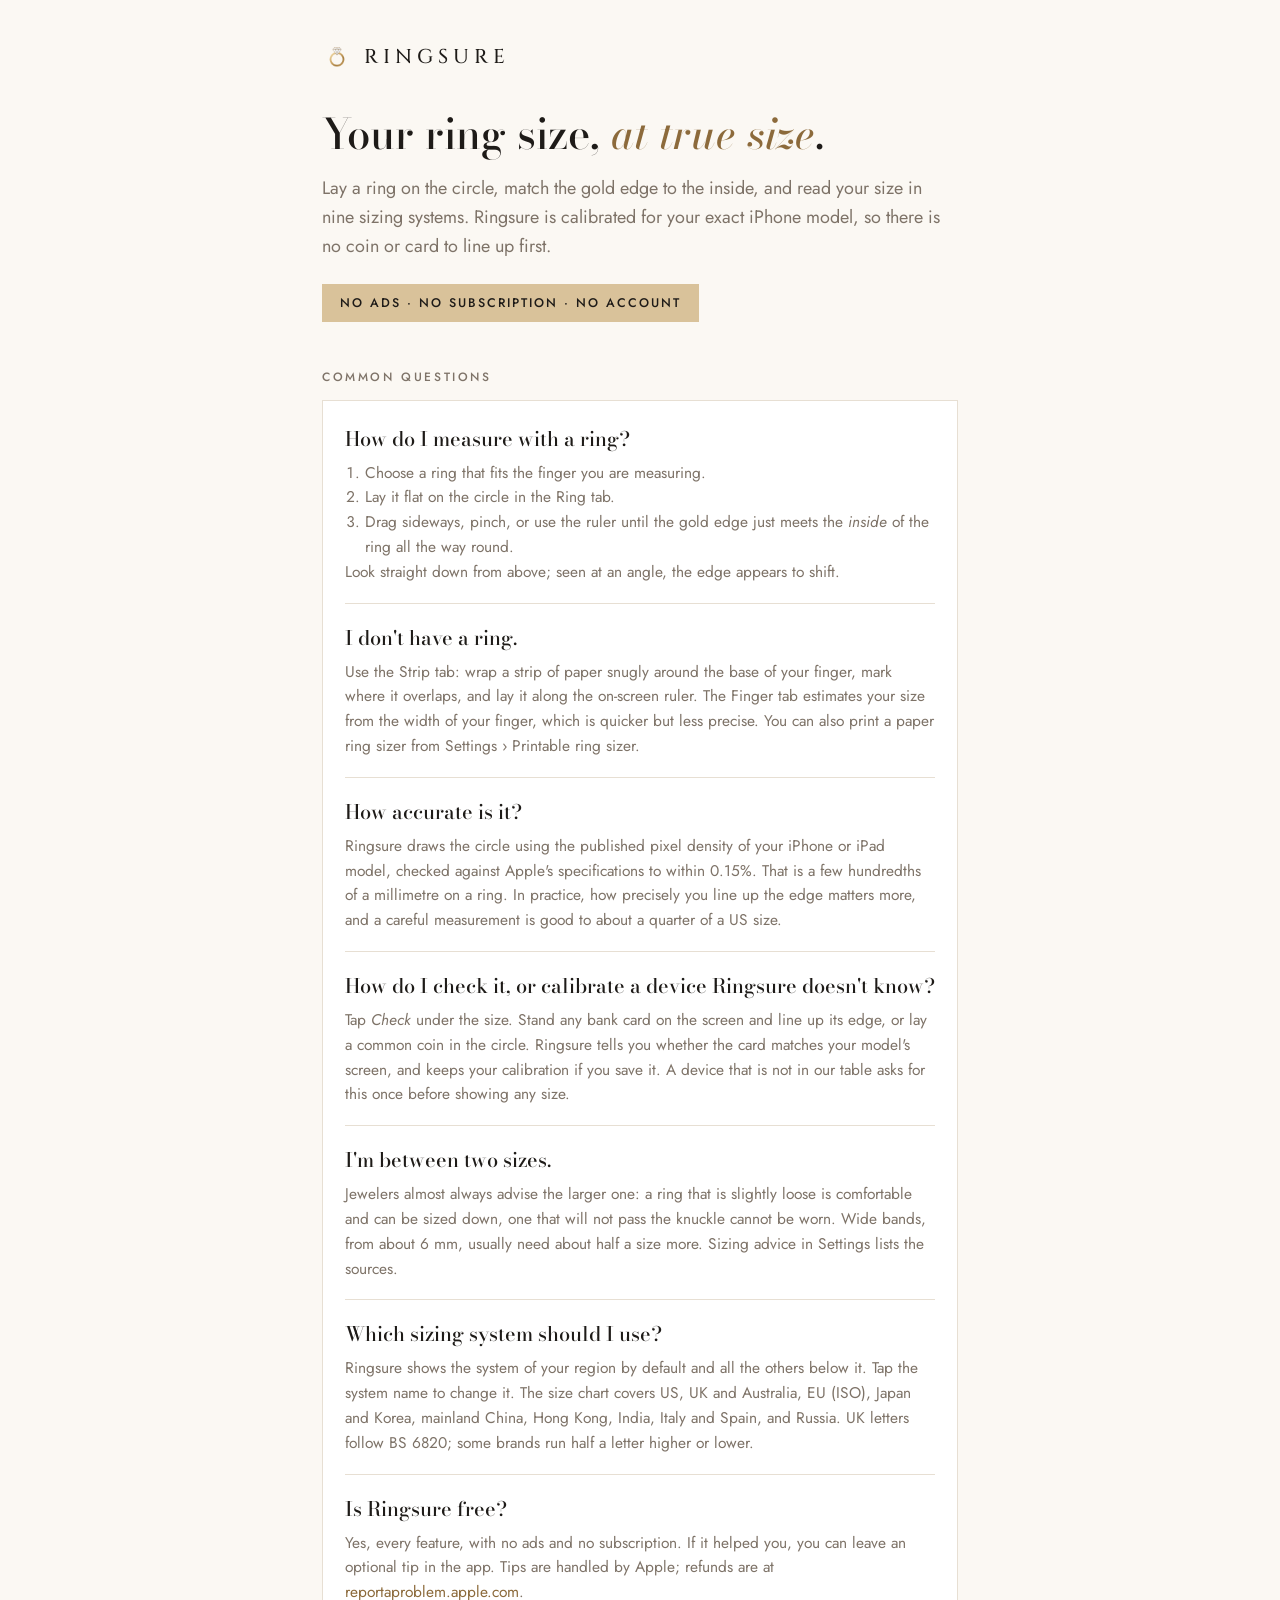
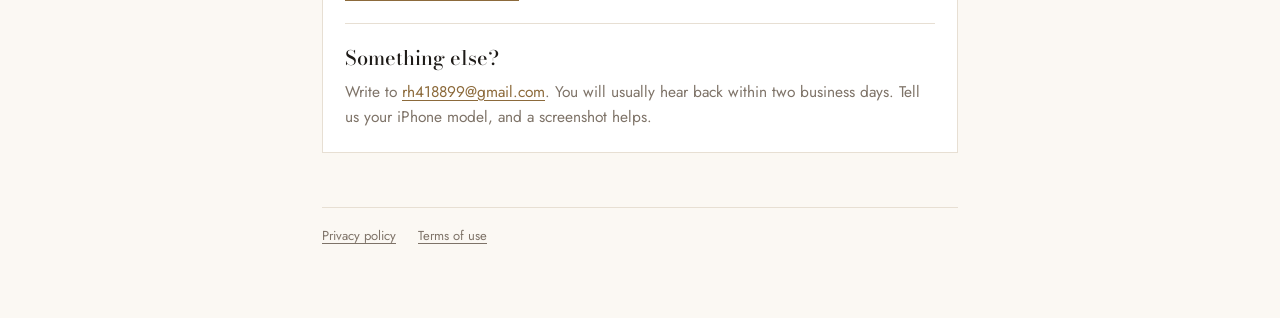
==== index.html @ 8e000527 "Support page and privacy policy Co-Authored-By: Claude Opus 5.5 <noreply@anthropic.com>" ====
<!doctype html>
<html lang="en">
<head>
  <meta charset="utf-8">
  <meta name="viewport" content="width=device-width, initial-scale=1">
  <title>Ringsure · Support</title>
  <meta name="description" content="Support for Ringsure: Ring Sizer, the iPhone and iPad app that measures ring sizes at true size on your screen.">
  <meta name="theme-color" content="#FBF8F3">
  <link rel="icon" href="favicon.png">
  <link rel="apple-touch-icon" href="apple-touch-icon.png">
  <link rel="preconnect" href="https://fonts.googleapis.com">
  <link rel="preconnect" href="https://fonts.gstatic.com" crossorigin>
  <link rel="stylesheet" href="https://fonts.googleapis.com/css2?family=Bodoni+Moda:ital,wght@0,500;1,500&family=Cinzel:wght@500&family=Jost:wght@400;500&display=swap">
  <link rel="stylesheet" href="style.css">
</head>
<body>
<main>
  <a class="top" href="./"><img src="mark.png" alt=""><span>RINGSURE</span></a>

  <h1>Your ring size, <em>at true size</em>.</h1>
  <p class="lede">
    Lay a ring on the circle, match the gold edge to the inside, and read your size in nine sizing
    systems. Ringsure is calibrated for your exact iPhone model, so there is no coin or card to line
    up first.
  </p>
  <span class="badge">NO ADS · NO SUBSCRIPTION · NO ACCOUNT</span>

  <h2>Common questions</h2>
  <div class="card">
    <div class="entry">
      <strong>How do I measure with a ring?</strong>
      <ol>
        <li>Choose a ring that fits the finger you are measuring.</li>
        <li>Lay it flat on the circle in the Ring tab.</li>
        <li>Drag sideways, pinch, or use the ruler until the gold edge just meets the <em>inside</em> of the ring all the way round.</li>
      </ol>
      <p>Look straight down from above; seen at an angle, the edge appears to shift.</p>
    </div>
    <div class="entry">
      <strong>I don't have a ring.</strong>
      <p>
        Use the Strip tab: wrap a strip of paper snugly around the base of your finger, mark where it
        overlaps, and lay it along the on-screen ruler. The Finger tab estimates your size from the
        width of your finger, which is quicker but less precise. You can also print a paper ring
        sizer from Settings › Printable ring sizer.
      </p>
    </div>
    <div class="entry">
      <strong>How accurate is it?</strong>
      <p>
        Ringsure draws the circle using the published pixel density of your iPhone or iPad model,
        checked against Apple's specifications to within 0.15%. That is a few hundredths of a
        millimetre on a ring. In practice, how precisely you line up the edge matters more, and a
        careful measurement is good to about a quarter of a US size.
      </p>
    </div>
    <div class="entry">
      <strong>How do I check it, or calibrate a device Ringsure doesn't know?</strong>
      <p>
        Tap <em>Check</em> under the size. Stand any bank card on the screen and line up its edge, or
        lay a common coin in the circle. Ringsure tells you whether the card matches your model's
        screen, and keeps your calibration if you save it. A device that is not in our table asks for
        this once before showing any size.
      </p>
    </div>
    <div class="entry">
      <strong>I'm between two sizes.</strong>
      <p>
        Jewelers almost always advise the larger one: a ring that is slightly loose is comfortable and
        can be sized down, one that will not pass the knuckle cannot be worn. Wide bands, from about
        6 mm, usually need about half a size more. Sizing advice in Settings lists the sources.
      </p>
    </div>
    <div class="entry">
      <strong>Which sizing system should I use?</strong>
      <p>
        Ringsure shows the system of your region by default and all the others below it. Tap the
        system name to change it. The size chart covers US, UK and Australia, EU (ISO), Japan and
        Korea, mainland China, Hong Kong, India, Italy and Spain, and Russia. UK letters follow
        BS 6820; some brands run half a letter higher or lower.
      </p>
    </div>
    <div class="entry">
      <strong>Is Ringsure free?</strong>
      <p>
        Yes, every feature, with no ads and no subscription. If it helped you, you can leave an
        optional tip in the app. Tips are handled by Apple; refunds are at
        <a href="https://reportaproblem.apple.com">reportaproblem.apple.com</a>.
      </p>
    </div>
    <div class="entry">
      <strong>Something else?</strong>
      <p>
        Write to <a href="mailto:rh418899@gmail.com?subject=Ringsure">rh418899@gmail.com</a>. You will
        usually hear back within two business days. Tell us your iPhone model, and a screenshot helps.
      </p>
    </div>
  </div>

  <footer>
    <a href="privacy.html">Privacy policy</a>
    <a href="https://www.apple.com/legal/internet-services/itunes/dev/stdeula/">Terms of use</a>
  </footer>
</main>
</body>
</html>
---- style.css ----
:root {
  --bg: #FBF8F3;
  --card: #FFFFFF;
  --line: #E7DFD3;
  --text: #1E1B18;
  --muted: #7E7368;
  --gold: #B08D57;
  --gold-deep: #8C6A3B;
  --champagne: #D9C29A;
  --mark: 'Cinzel', 'Times New Roman', serif;
  --display: 'Bodoni Moda', Didot, Georgia, serif;
  --body: 'Jost', system-ui, -apple-system, 'Segoe UI', sans-serif;
}
* { box-sizing: border-box; }
html { background: var(--bg); }
body { margin: 0; color: var(--text); font-family: var(--body); line-height: 1.6; -webkit-font-smoothing: antialiased; min-height: 100vh; }
main { max-width: 680px; margin: 0 auto; padding: 40px 22px 72px; }
.top { display: flex; align-items: center; gap: 12px; text-decoration: none; }
.top img { width: 30px; height: 33px; }
.top span { font-family: var(--mark); font-weight: 500; font-size: 20px; letter-spacing: 5px; color: var(--text); }
h1 { font-family: var(--display); font-weight: 500; font-size: 42px; line-height: 1.12; margin: 38px 0 0; }
h1 em { font-style: italic; color: var(--gold-deep); }
.lede { font-size: 18px; color: var(--muted); margin: 16px 0 0; }
.meta { font-size: 13px; color: var(--muted); margin-top: 10px; }
h2 { font-size: 12px; font-weight: 500; letter-spacing: 2.6px; text-transform: uppercase; color: var(--muted); margin: 46px 0 12px; }
.card { background: var(--card); border: 1px solid var(--line); padding: 4px 22px; }
.entry { padding: 18px 0; border-bottom: 1px solid var(--line); }
.entry:last-child { border-bottom: 0; }
.entry strong { display: block; font-family: var(--display); font-weight: 500; font-size: 20px; margin-bottom: 6px; }
.entry p, .entry ul, .entry ol { margin: 0; color: var(--muted); font-size: 15.5px; }
.entry ul, .entry ol { padding-left: 20px; }
.entry p + p, .entry p + ul, .entry ul + p, .entry p + ol { margin-top: 8px; }
p { color: var(--muted); }
a { color: var(--gold-deep); text-underline-offset: 3px; }
.badge { display: inline-block; margin-top: 24px; padding: 9px 18px; background: var(--champagne); color: var(--text); font-weight: 500; font-size: 12.5px; letter-spacing: 2px; }
footer { margin-top: 54px; padding-top: 18px; border-top: 1px solid var(--line); font-size: 13px; color: var(--muted); }
footer a { color: var(--muted); margin-right: 18px; }
@media (max-width: 480px) { h1 { font-size: 34px; } .lede { font-size: 16.5px; } .badge { font-size: 11px; letter-spacing: 1.2px; } }
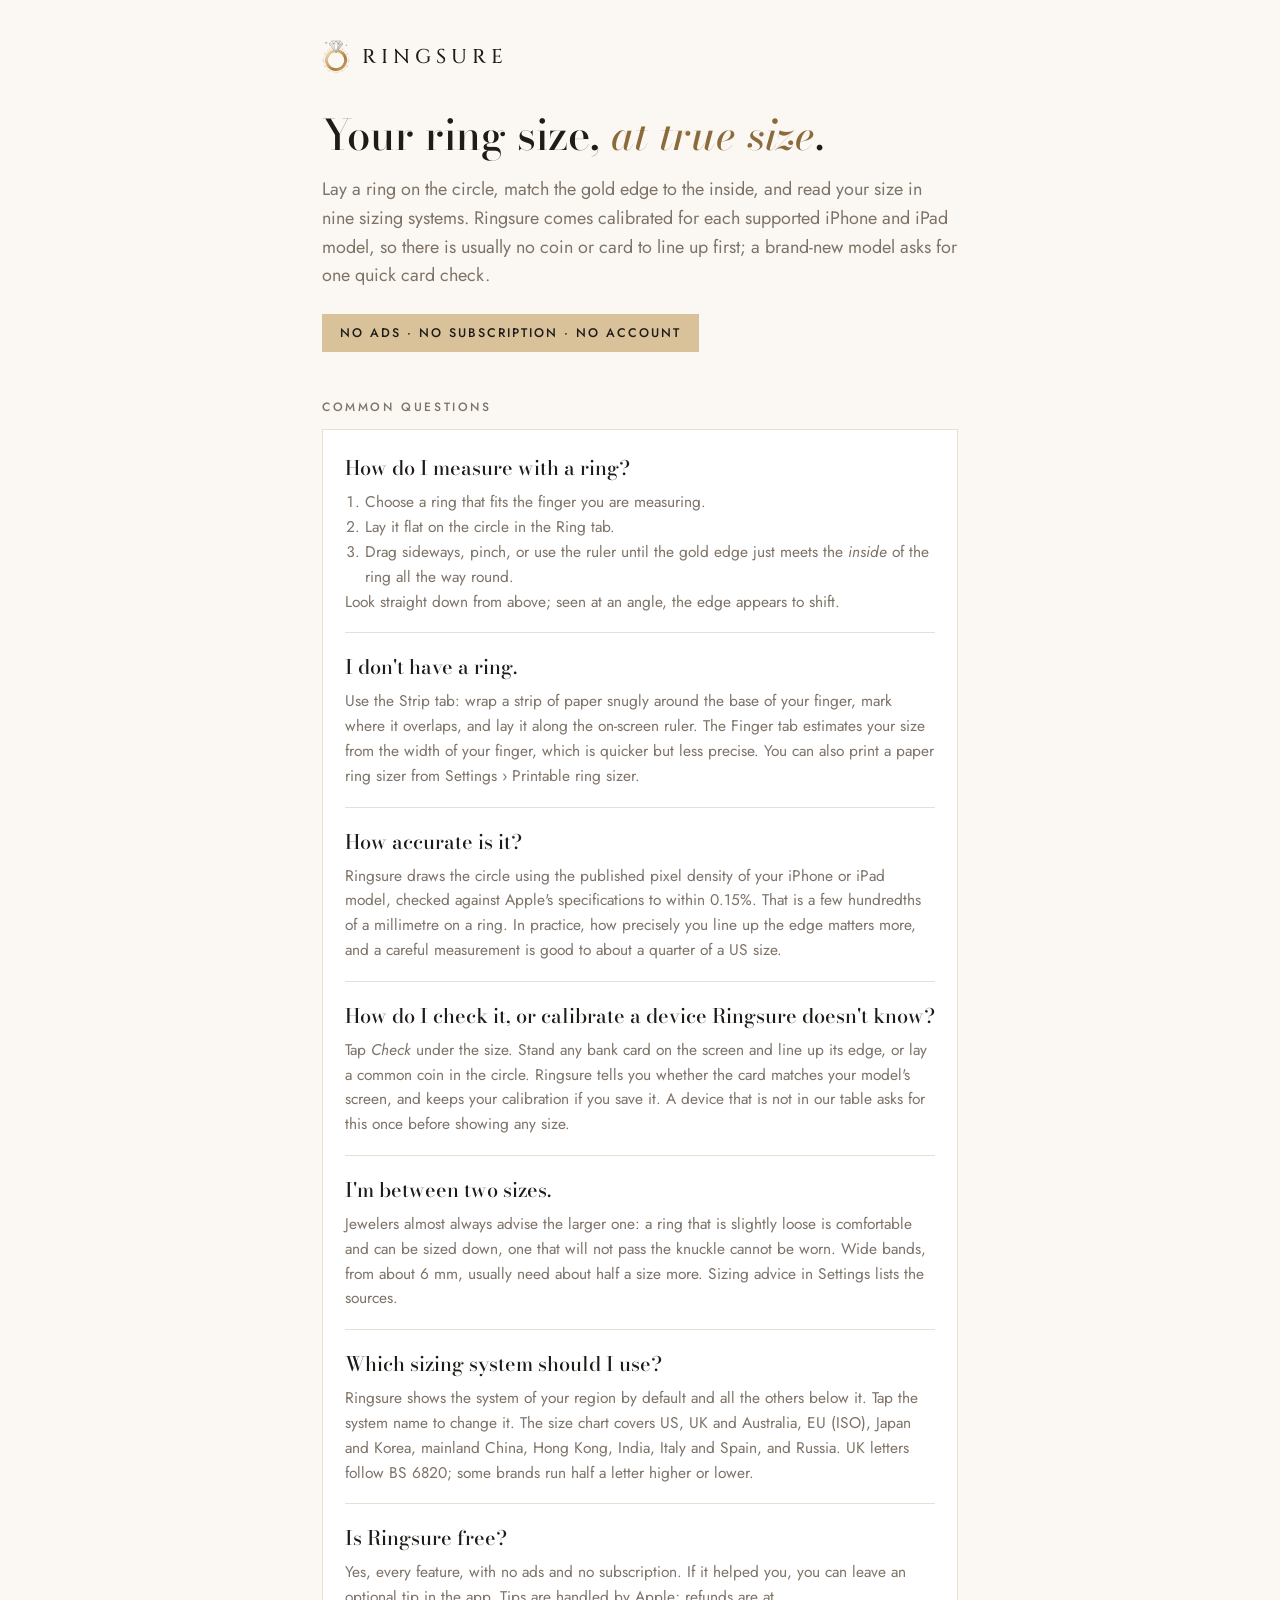
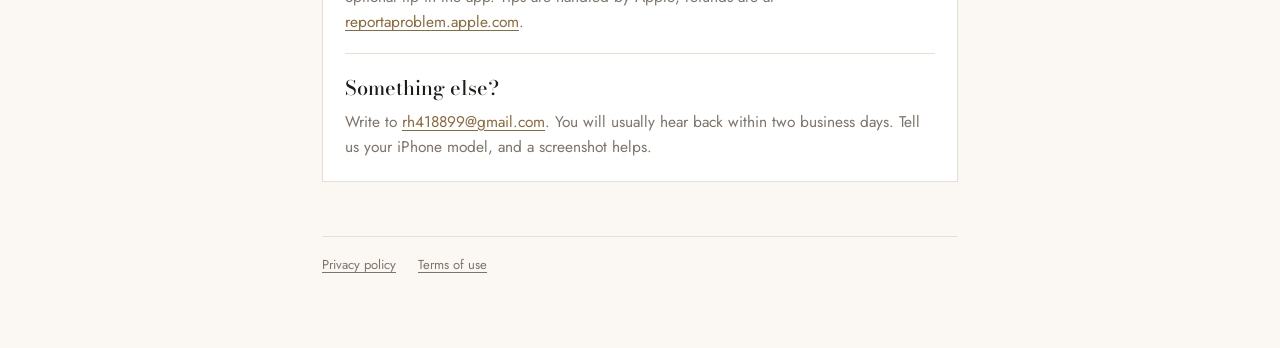
==== commit 13a5d5c4: "Privacy: App Store connection for tips, Save as PDF, rating prompt; lede: new models calibrate once " ====
--- a/index.html
+++ b/index.html
@@ -20,8 +20,8 @@
   <h1>Your ring size, <em>at true size</em>.</h1>
   <p class="lede">
     Lay a ring on the circle, match the gold edge to the inside, and read your size in nine sizing
-    systems. Ringsure is calibrated for your exact iPhone model, so there is no coin or card to line
-    up first.
+    systems. Ringsure comes calibrated for each supported iPhone and iPad model, so there is usually
+    no coin or card to line up first; a brand-new model asks for one quick card check.
   </p>
   <span class="badge">NO ADS · NO SUBSCRIPTION · NO ACCOUNT</span>
 
--- a/style.css
+++ b/style.css
@@ -16,7 +16,7 @@
 body { margin: 0; color: var(--text); font-family: var(--body); line-height: 1.6; -webkit-font-smoothing: antialiased; min-height: 100vh; }
 main { max-width: 680px; margin: 0 auto; padding: 40px 22px 72px; }
 .top { display: flex; align-items: center; gap: 12px; text-decoration: none; }
-.top img { width: 30px; height: 33px; }
+.top img { width: 28px; height: 34px; }
 .top span { font-family: var(--mark); font-weight: 500; font-size: 20px; letter-spacing: 5px; color: var(--text); }
 h1 { font-family: var(--display); font-weight: 500; font-size: 42px; line-height: 1.12; margin: 38px 0 0; }
 h1 em { font-style: italic; color: var(--gold-deep); }
